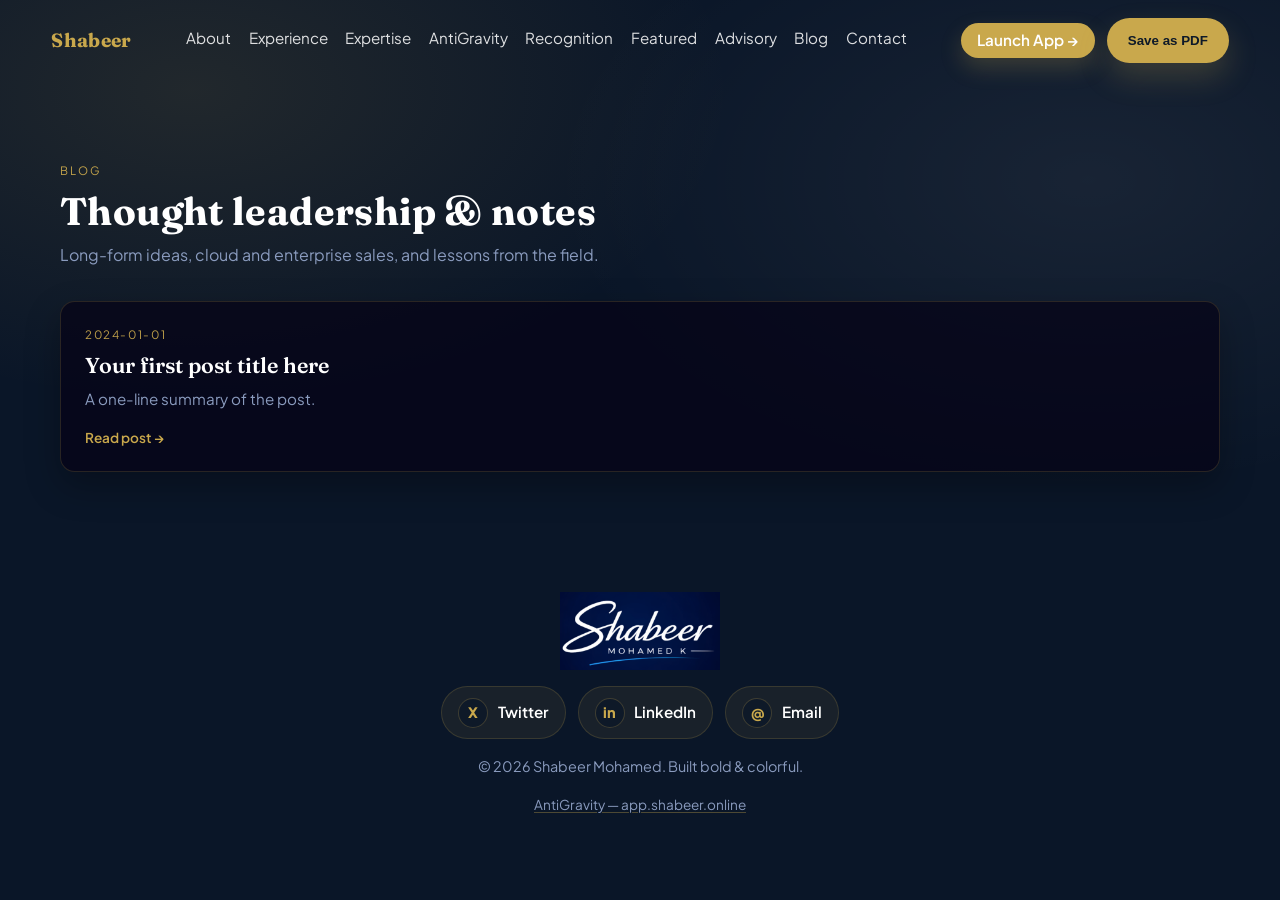
==== blog/index.html @ 0e904893 "feat: add blog listing, post viewer, manifest, and private AI studio - _posts/ Markdown + blog/posts" ====
<!DOCTYPE html>
<html lang="en">
  <head>
    <meta charset="UTF-8" />
    <meta name="viewport" content="width=device-width, initial-scale=1.0" />
    <title>Blog | Shabeer Mohamed</title>
    <link rel="canonical" href="https://www.shabeer.online/blog/" />
    <meta name="robots" content="index,follow" />
    <meta name="description" content="Thought leadership and notes from Shabeer Mohamed." />
    <meta name="theme-color" content="#0a1628" />
    <link rel="icon" href="../logo1.png" type="image/png" sizes="96x96" />
    <link rel="preconnect" href="https://fonts.googleapis.com" />
    <link rel="preconnect" href="https://fonts.gstatic.com" crossorigin />
    <link
      href="https://fonts.googleapis.com/css2?family=Fraunces:opsz,wght@9..144,500;9..144,600;9..144,700&family=Plus+Jakarta+Sans:wght@400;500;600&display=swap"
      rel="stylesheet"
    />
    <link rel="stylesheet" href="../styles.css" />
  </head>
  <body>
    <header class="site-header" data-header>
      <a class="wordmark" href="/">Shabeer</a>

      <nav class="main-nav" data-nav>
        <a href="/#about">About</a>
        <a href="/#experience">Experience</a>
        <a href="/#skills">Expertise</a>
        <a href="/#antigravity">AntiGravity</a>
        <a href="/#recommendations">Recognition</a>
        <a href="/#featured">Featured</a>
        <a href="/#projects">Advisory</a>
        <a href="/blog/">Blog</a>
        <a href="/#contact">Contact</a>
      </nav>

      <div class="header-actions">
        <a
          class="nav-launch-cta"
          href="https://app.shabeer.online"
          target="_blank"
          rel="noopener noreferrer"
        >
          Launch App →
        </a>
        <button
          id="download-pdf"
          class="btn btn-gold"
          type="button"
          title="Opens print — in Chrome choose Destination: Save as PDF"
        >
          Save as PDF
        </button>
        <button class="nav-toggle" aria-label="Open menu" data-nav-toggle>
          <span class="nav-toggle-bars" aria-hidden="true"></span>
        </button>
      </div>
    </header>

    <div class="nav-drawer" data-drawer aria-hidden="true">
      <div class="nav-drawer-inner">
        <button class="drawer-close" type="button" aria-label="Close menu" data-drawer-close>✕</button>
        <nav class="drawer-links" aria-label="Mobile navigation">
          <a href="/#about">About</a>
          <a href="/#experience">Experience</a>
          <a href="/#skills">Expertise</a>
          <a href="/#antigravity">AntiGravity</a>
          <a href="/#recommendations">Recognition</a>
          <a href="/#featured">Featured</a>
          <a href="/#projects">Advisory</a>
          <a href="/blog/">Blog</a>
          <a href="/#contact">Contact</a>
        </nav>
        <div class="drawer-cta">
          <button class="btn btn-gold" type="button" id="download-pdf-drawer" title="Print — Save as PDF in Chrome">
            Save as PDF
          </button>
          <a class="btn btn-ghost" href="https://www.linkedin.com/in/shabeermohamed/" target="_blank" rel="noreferrer">
            Connect on LinkedIn →
          </a>
        </div>
      </div>
    </div>

    <main class="blog-page-main">
      <section class="panel blog-list-panel">
        <header>
          <p class="eyebrow">Blog</p>
          <h2>Thought leadership &amp; notes</h2>
          <p class="section-subtitle">Long-form ideas, cloud and enterprise sales, and lessons from the field.</p>
        </header>
        <p class="blog-loading" id="blog-list-status">Loading posts…</p>
        <ul class="blog-post-list" id="blog-post-list" hidden></ul>
      </section>
    </main>

    <footer class="site-footer">
      <div class="footer-logo">
        <img src="../logo2.png" alt="Shabeer personal logo" loading="lazy" decoding="async" />
      </div>
      <div class="footer-badges" aria-label="Social and contact links">
        <a class="footer-badge" href="https://x.com/shabeermohamed" target="_blank" rel="noreferrer" aria-label="Twitter profile">
          <span class="footer-badge-icon" aria-hidden="true">X</span>
          <span class="footer-badge-text">Twitter</span>
        </a>
        <a class="footer-badge" href="https://www.linkedin.com/in/shabeermohamed/" target="_blank" rel="noreferrer" aria-label="LinkedIn profile">
          <span class="footer-badge-icon" aria-hidden="true">in</span>
          <span class="footer-badge-text">LinkedIn</span>
        </a>
        <a class="footer-badge" href="mailto:shabeer_mk@outlook.com" aria-label="Email Shabeer">
          <span class="footer-badge-icon" aria-hidden="true">@</span>
          <span class="footer-badge-text">Email</span>
        </a>
      </div>
      <p>© <span id="year"></span> Shabeer Mohamed. Built bold &amp; colorful.</p>
      <p class="footer-antigravity">
        <a href="https://app.shabeer.online" target="_blank" rel="noopener noreferrer">AntiGravity — app.shabeer.online</a>
      </p>
    </footer>

    <script src="./blog-shell.js" defer></script>
    <script>
      document.getElementById("download-pdf-drawer")?.addEventListener("click", () => {
        document.getElementById("download-pdf")?.click();
      });

      (async function () {
        const statusEl = document.getElementById("blog-list-status");
        const listEl = document.getElementById("blog-post-list");
        try {
          const res = await fetch("./posts-manifest.json", { cache: "no-store" });
          if (!res.ok) throw new Error("Manifest not found");
          const data = await res.json();
          const posts = Array.isArray(data.posts) ? data.posts : [];
          posts.sort((a, b) => String(b.date).localeCompare(String(a.date)));
          if (posts.length === 0) {
            statusEl.textContent = "No posts yet.";
            return;
          }
          statusEl.hidden = true;
          listEl.hidden = false;
          listEl.innerHTML = posts
            .map(
              (p) => `
            <li class="blog-post-card">
              <a class="blog-post-card-link" href="./post.html?slug=${encodeURIComponent(p.slug)}">
                <time class="blog-post-date" datetime="${p.date}">${p.date}</time>
                <h3 class="blog-post-title">${escapeHtml(p.title)}</h3>
                <p class="blog-post-excerpt">${escapeHtml(p.excerpt || "")}</p>
                <span class="blog-post-read">Read post →</span>
              </a>
            </li>`
            )
            .join("");
        } catch (e) {
          statusEl.textContent = "Could not load the post list. Try again later.";
        }
      })();

      function escapeHtml(s) {
        return String(s)
          .replace(/&/g, "&amp;")
          .replace(/</g, "&lt;")
          .replace(/>/g, "&gt;")
          .replace(/"/g, "&quot;");
      }
    </script>
  </body>
</html>
---- styles.css ----
:root {
  --color-navy: #0a1628;
  --color-gold: #c9a84c;
  --color-white: #ffffff;
  --color-light: #f4f4f4;
  --color-muted: #8a9bbe;
  --bg: var(--color-navy);
  --card: rgba(255, 255, 255, 0.04);
  --text: var(--color-white);
  --muted: var(--color-muted);
  --border: rgba(201, 168, 76, 0.18);
  --radius: 1.15rem;
  --shadow: 0 22px 55px rgba(0, 0, 0, 0.35);
  --shadow-soft: 0 14px 35px rgba(0, 0, 0, 0.28);
  --container: min(1160px, 92vw);
}

*,
*::before,
*::after {
  box-sizing: border-box;
}

body {
  margin: 0;
  font-family: "Plus Jakarta Sans", system-ui, -apple-system, sans-serif;
  background: radial-gradient(900px 520px at 15% 10%, rgba(201, 168, 76, 0.12), transparent 60%),
    radial-gradient(900px 520px at 85% 20%, rgba(255, 255, 255, 0.06), transparent 60%),
    var(--bg);
  color: var(--text);
  line-height: 1.6;
  min-height: 100vh;
}

img {
  max-width: 100%;
  display: block;
}

a {
  color: inherit;
  text-decoration: none;
}

h1, h2, h3, p, li {
  text-rendering: optimizeLegibility;
}

/* Reveal animations */
.reveal {
  /* Default to visible so sections never disappear if JS doesn't run */
  opacity: 1;
  transform: translateY(14px);
}

.js-ready .reveal {
  opacity: 1;
  transform: translateY(14px);
  transition: opacity 520ms ease, transform 520ms ease;
}

.js-ready .reveal.is-in {
  opacity: 1;
  transform: translateY(0);
}

h1,
h2,
h3 {
  font-family: "Fraunces", serif;
  line-height: 1.2;
  margin: 0 0 0.5rem;
}

h4 {
  font-family: "Plus Jakarta Sans", system-ui, -apple-system, sans-serif;
  margin: 0 0 0.5rem;
}

p {
  margin: 0 0 1rem;
}

.container {
  width: var(--container);
  margin: 0 auto;
}

.eyebrow {
  text-transform: uppercase;
  letter-spacing: 0.18em;
  font-size: 0.72rem;
  color: rgba(201, 168, 76, 0.95);
  margin-bottom: 0.5rem;
}

.site-header {
  position: sticky;
  top: 0;
  z-index: 20;
  display: flex;
  align-items: center;
  justify-content: space-between;
  padding: 1.1rem 4vw;
  background: transparent;
  transition: background 220ms ease, box-shadow 220ms ease, border-color 220ms ease;
  border-bottom: 1px solid transparent;
}

.site-header.is-solid {
  background: rgba(10, 22, 40, 0.92);
  backdrop-filter: blur(12px);
  box-shadow: 0 14px 35px rgba(0, 0, 0, 0.28);
  border-bottom-color: rgba(201, 168, 76, 0.12);
}

.wordmark {
  font-family: "Fraunces", serif;
  font-weight: 700;
  font-size: 1.2rem;
  letter-spacing: 0.02em;
  color: var(--color-gold);
  white-space: nowrap;
}

.main-nav {
  display: flex;
  gap: 1.1rem;
  font-size: 0.95rem;
  align-items: center;
}

.main-nav a {
  position: relative;
  padding-bottom: 0.25rem;
  color: rgba(255, 255, 255, 0.86);
}

.main-nav a::after {
  content: "";
  position: absolute;
  inset: auto 0 -0.35rem 0;
  height: 2px;
  background: transparent;
  transition: background 0.25s ease;
}

.main-nav a:hover::after,
.main-nav a.active::after {
  background: var(--color-gold);
}

.nav-toggle {
  display: none;
  background: none;
  border: none;
  color: var(--text);
  padding: 0.25rem 0.35rem;
}

.nav-toggle-bars {
  width: 24px;
  height: 16px;
  position: relative;
  display: inline-block;
}

.nav-toggle-bars::before,
.nav-toggle-bars::after,
.nav-toggle-bars span {
  content: "";
  position: absolute;
  left: 0;
  right: 0;
  height: 2px;
  background: rgba(255, 255, 255, 0.88);
  border-radius: 999px;
}

.nav-toggle-bars::before {
  top: 0;
}

.nav-toggle-bars::after {
  bottom: 0;
}

.nav-toggle-bars span {
  top: 50%;
  transform: translateY(-50%);
}

.header-actions {
  display: flex;
  align-items: center;
  gap: 0.75rem;
}

.nav-launch-cta {
  display: inline-flex;
  align-items: center;
  justify-content: center;
  flex-shrink: 0;
  white-space: nowrap;
  padding: 0.5rem 1rem;
  border-radius: 999px;
  font-size: 0.95rem;
  font-weight: 600;
  font-family: inherit;
  line-height: 1.2;
  background: var(--color-gold);
  color: var(--color-white);
  text-decoration: none;
  box-shadow: 0 10px 22px rgba(201, 168, 76, 0.22);
  transition: transform 180ms ease, box-shadow 180ms ease, opacity 180ms ease;
}

.nav-launch-cta:hover {
  transform: translateY(-2px);
  opacity: 0.95;
}

.nav-launch-cta:visited {
  color: var(--color-white);
}

.nav-drawer {
  position: fixed;
  inset: 0;
  background: rgba(10, 22, 40, 0.86);
  backdrop-filter: blur(10px);
  opacity: 0;
  pointer-events: none;
  transition: opacity 220ms ease;
  z-index: 50;
}

.nav-drawer.is-open {
  opacity: 1;
  pointer-events: auto;
}

.nav-drawer-inner {
  position: absolute;
  inset: 0;
  padding: 1.25rem 6vw;
  display: grid;
  align-content: start;
  gap: 1.25rem;
}

.drawer-close {
  justify-self: end;
  background: transparent;
  border: 1px solid rgba(201, 168, 76, 0.25);
  color: var(--text);
  border-radius: 0.9rem;
  padding: 0.5rem 0.7rem;
  cursor: pointer;
}

.drawer-links {
  display: grid;
  gap: 0.9rem;
  margin-top: 0.5rem;
}

.drawer-links a {
  font-family: "Fraunces", serif;
  font-size: 1.5rem;
  color: rgba(255, 255, 255, 0.92);
}

.drawer-cta {
  margin-top: 0.75rem;
  display: grid;
  gap: 0.75rem;
}

main {
  padding: 0;
  display: flex;
  flex-direction: column;
  gap: 0;
}

/* Sections */
.panel {
  width: var(--container);
  margin: 0 auto;
  padding: 5rem 0;
}

.panel > header {
  margin-bottom: 2rem;
}

.panel h2 {
  font-size: clamp(1.8rem, 3vw, 2.6rem);
  letter-spacing: 0.01em;
}

.panel .section-subtitle {
  margin: 0;
  max-width: 62ch;
  color: var(--muted);
  font-size: 1rem;
  line-height: 1.65;
  font-family: "Plus Jakarta Sans", system-ui, -apple-system, sans-serif;
}

/* Premium cards (hover lift + gold reveal) */
.section-card,
.timeline article,
.duo article,
.skill-card,
.ag-card,
.highlight-grid article,
.projects .project-card,
form {
  background: rgba(255, 255, 255, 0.04);
  border: 1px solid rgba(201, 168, 76, 0.18);
  border-radius: var(--radius);
  box-shadow: var(--shadow-soft);
}

.timeline article,
.duo article,
.skill-card,
.ag-card,
.highlight-grid article,
.projects .project-card {
  position: relative;
  overflow: hidden;
  transition: transform 200ms ease, box-shadow 200ms ease, border-color 200ms ease;
}

.timeline article::before,
.duo article::before,
.skill-card::before,
.ag-card::before,
.highlight-grid article::before,
.projects .project-card::before {
  content: "";
  position: absolute;
  left: 0;
  right: 0;
  top: 0;
  height: 3px;
  background: linear-gradient(90deg, transparent, rgba(201, 168, 76, 0.95), transparent);
  transform: translateY(-4px);
  opacity: 0;
  transition: transform 200ms ease, opacity 200ms ease;
}

.timeline article:hover,
.duo article:hover,
.skill-card:hover,
.ag-card:hover,
.highlight-grid article:hover,
.projects .project-card:hover {
  transform: translateY(-4px);
  border-color: rgba(201, 168, 76, 0.35);
  box-shadow: 0 18px 55px rgba(0, 0, 0, 0.35);
}

.timeline article:hover::before,
.duo article:hover::before,
.skill-card:hover::before,
.ag-card:hover::before,
.highlight-grid article:hover::before,
.projects .project-card:hover::before {
  transform: translateY(0);
  opacity: 1;
}

.hero-premium {
  position: relative;
  min-height: 100vh;
  display: grid;
  align-content: center;
  padding: 7.5rem 0 0;
  /* Professional wallpaper-style background (softened by gradient overlay) */
  background:
    linear-gradient(135deg, rgba(10, 22, 40, 0.95), rgba(10, 22, 40, 0.72)),
    url(banner6.jpeg);
  background-size: cover;
  background-position: center;
  overflow: hidden;
}

.hero-bg {
  position: absolute;
  inset: 0;
  pointer-events: none;
}

.hero-gridlines {
  position: absolute;
  inset: -40% -40%;
  z-index: 1;
  background:
    linear-gradient(to right, rgba(201, 168, 76, 0.08) 1px, transparent 1px),
    linear-gradient(to bottom, rgba(201, 168, 76, 0.08) 1px, transparent 1px);
  background-size: 70px 70px;
  transform: rotate(12deg);
  animation: drift 18s linear infinite;
  opacity: 0.55;
}

@keyframes drift {
  0% { transform: rotate(12deg) translate3d(0, 0, 0); }
  100% { transform: rotate(12deg) translate3d(-70px, 70px, 0); }
}

.hero-layout {
  display: grid;
  grid-template-columns: 1.3fr 0.9fr;
  gap: 3rem;
  align-items: center;
  padding: 0 0 3.5rem;
  width: var(--container);
  margin: 0 auto;
  position: relative;
  z-index: 2;
}

.hero-eyebrow {
  text-transform: uppercase;
  letter-spacing: 0.18em;
  font-size: 0.78rem;
  color: rgba(201, 168, 76, 0.95);
  margin: 0 0 0.9rem;
}

.hero-title {
  font-size: clamp(2.35rem, 4.4vw, 3.9rem);
  letter-spacing: 0.01em;
  margin-bottom: 1rem;
}

.hero-subheadline {
  color: rgba(255, 255, 255, 0.78);
  font-size: 1.15rem;
  margin-bottom: 0.85rem;
}

.hero-body {
  color: rgba(255, 255, 255, 0.72);
  max-width: 62ch;
  margin-bottom: 1.6rem;
}

.hero-ctas-premium {
  display: flex;
  flex-wrap: wrap;
  gap: 0.9rem;
}

.btn {
  border: 1px solid transparent;
  border-radius: 999px;
  padding: 0.9rem 1.25rem;
  font-weight: 600;
  cursor: pointer;
  transition: transform 180ms ease, box-shadow 180ms ease, background 180ms ease, border-color 180ms ease;
  display: inline-flex;
  align-items: center;
  justify-content: center;
  gap: 0.5rem;
}

.btn:hover {
  transform: translateY(-2px);
}

.btn-gold {
  background: var(--color-gold);
  color: rgba(10, 22, 40, 0.98);
  box-shadow: 0 14px 30px rgba(201, 168, 76, 0.22);
}

.btn-ghost {
  background: transparent;
  color: rgba(255, 255, 255, 0.92);
  border-color: rgba(201, 168, 76, 0.5);
}

.icon-circle {
  width: 1.85rem;
  height: 1.85rem;
  border-radius: 999px;
  display: inline-flex;
  align-items: center;
  justify-content: center;
  font-size: 0.9rem;
  font-weight: 600;
}

.icon-email {
  background: rgba(10, 22, 40, 0.96);
  color: var(--color-gold);
}

.icon-linkedin {
  background: #0a66c2;
  color: #ffffff;
  letter-spacing: 0.02em;
}

.profile-wrap {
  position: relative;
  width: min(380px, 80vw);
  margin-left: auto;
}

.profile-photo {
  width: 100%;
  aspect-ratio: 1;
  border-radius: 999px;
  border: 3px solid rgba(201, 168, 76, 0.7);
  box-shadow: 0 0 0 10px rgba(201, 168, 76, 0.08), 0 25px 60px rgba(0, 0, 0, 0.45);
  height: auto;
  object-fit: cover;
}

.profile-badge {
  position: absolute;
  right: -10px;
  bottom: 22px;
  background: rgba(10, 22, 40, 0.92);
  border: 1px solid rgba(201, 168, 76, 0.35);
  color: rgba(255, 255, 255, 0.92);
  padding: 0.55rem 0.75rem;
  border-radius: 999px;
  box-shadow: 0 14px 35px rgba(0, 0, 0, 0.32);
  font-size: 0.9rem;
  white-space: nowrap;
}

/* Mobile-first hero adjustments to prevent right-edge clipping */
@media (max-width: 768px) {
  .hero-premium {
    overflow-x: visible;
  }

  .hero-layout {
    grid-template-columns: 1fr;
    gap: 1.75rem;
    padding: 0 0 2.75rem;
  }

  .profile-wrap {
    margin-left: 0;
    margin-right: 0;
    width: min(320px, 86vw);
    margin-inline: auto;
  }

  .profile-badge {
    right: auto;
    left: 50%;
    transform: translateX(-50%);
    bottom: 18px;
    max-width: 90%;
    white-space: normal;
    text-align: center;
  }
}

.hero-stats {
  border-top: 1px solid rgba(201, 168, 76, 0.18);
  background: rgba(10, 22, 40, 0.92);
  position: relative;
  z-index: 2;
}

.stats-row {
  width: var(--container);
  margin: 0 auto;
  display: grid;
  grid-template-columns: repeat(4, minmax(0, 1fr));
  gap: 1.25rem;
  padding: 1.25rem 0;
}

.stat {
  text-align: center;
}

.stat-value {
  font-family: "Fraunces", serif;
  font-size: clamp(1.8rem, 3vw, 2.6rem);
  color: var(--color-gold);
  letter-spacing: 0.02em;
}

.stat-label {
  color: rgba(255, 255, 255, 0.72);
  text-transform: uppercase;
  letter-spacing: 0.14em;
  font-size: 0.68rem;
  margin-top: 0.25rem;
}

.timeline article {
  padding: 1.5rem;
  border-radius: calc(var(--radius) * 0.8);
  background: rgba(5, 1, 20, 0.55);
  border: 1px solid var(--border);
}

.meta {
  color: var(--muted);
  font-size: 0.9rem;
  margin-bottom: 0.75rem;
}

.meta.meta-company {
  display: flex;
  align-items: center;
  gap: 0.65rem;
  flex-wrap: wrap;
}

.company-logo {
  height: 30px;
  width: auto;
  max-width: 170px;
  object-fit: contain;
  display: inline-block;
  background: rgba(255, 255, 255, 0.96);
  padding: 4px 8px;
  border-radius: 12px;
  box-shadow: 0 10px 22px rgba(0, 0, 0, 0.22);
}

@media (max-width: 600px) {
  .company-logo {
    height: 28px;
    max-width: 160px;
    padding: 4px 8px;
  }
}

.timeline ul {
  padding-left: 1rem;
  margin: 0;
}

.timeline li {
  margin-bottom: 0.35rem;
}

.duo .cards {
  display: grid;
  grid-template-columns: repeat(auto-fit, minmax(240px, 1fr));
  gap: 1.25rem;
}

.duo article {
  background: rgba(5, 1, 20, 0.6);
  padding: 1.5rem;
  border-radius: calc(var(--radius) * 0.8);
  border: 1px solid var(--border);
}

.about-wrapper {
  display: grid;
  grid-template-columns: repeat(auto-fit, minmax(280px, 1fr));
  gap: 2.5rem;
  align-items: center;
}

.about-wrapper {
  display: block;
}

.about-media {
  position: relative;
  display: flex;
  align-items: center;
  justify-content: center;
  justify-self: center;
  margin: 2rem auto 3rem;
}

.about-media img {
  width: 100%;
  max-width: 800px;
  height: auto;
  border-radius: calc(var(--radius) * 1.1);
  border: 3px solid transparent;
  background: linear-gradient(var(--card), var(--card)) padding-box,
    linear-gradient(135deg, var(--accent), var(--accent-alt)) border-box;
  box-shadow: 0 25px 50px rgba(5, 1, 20, 0.4);
  object-fit: contain;
  display: block;
}

.about-content p {
  margin-bottom: 1rem;
}

.about-list {
  margin: 0 0 1rem 1rem;
  padding-left: 1rem;
  color: var(--text);
  line-height: 1.5;
}

.pill-list {
  display: flex;
  flex-wrap: wrap;
  gap: 0.75rem;
  list-style: none;
  padding: 0;
  margin: 0;
}

.pill-list li {
  padding: 0.65rem 1.25rem;
  border-radius: 999px;
  border: 1px solid var(--accent-alt);
  background: rgba(54, 197, 240, 0.15);
}

.skill-grid {
  display: grid;
  grid-template-columns: repeat(auto-fit, minmax(220px, 1fr));
  gap: 1.25rem;
}

.skill-card {
  padding: 1.5rem;
  border-radius: calc(var(--radius) * 0.7);
  border: 1px solid var(--border);
  background: linear-gradient(145deg, rgba(255, 77, 166, 0.1), rgba(5, 1, 20, 0.7));
  transition: transform 0.2s ease, border-color 0.2s ease;
}

.skill-card:hover {
  transform: translateY(-4px);
  border-color: var(--accent);
}

/* Mirrors .skill-card: padding, border-radius, border, background, hover lift */
.ag-card {
  padding: 1.5rem;
  border-radius: calc(var(--radius) * 0.7);
  border: 1px solid var(--border);
  background: linear-gradient(145deg, rgba(255, 77, 166, 0.1), rgba(5, 1, 20, 0.7));
  display: flex;
  flex-direction: column;
  gap: 0.75rem;
  transition: transform 0.2s ease, border-color 0.2s ease;
}

.ag-card:hover {
  transform: translateY(-4px);
  border-color: rgba(201, 168, 76, 0.55);
}

.ag-card h3 {
  font-size: 1.1rem;
  font-weight: 600;
  margin: 0;
}

.ag-card p {
  font-size: 0.9rem;
  line-height: 1.6;
  color: var(--muted);
  margin: 0;
  flex: 1;
}

.ag-card-icon {
  font-size: 1.75rem;
  line-height: 1;
}

/* =============================================
   ANTIGRAVITY SECTION
   Added April 2026 — new product section
   ============================================= */

.ag-cards-grid {
  display: grid;
  grid-template-columns: repeat(3, minmax(0, 1fr));
  gap: 1.25rem;
  margin: 2.5rem 0;
}

.ag-status-badge {
  display: inline-block;
  font-size: 0.7rem;
  font-weight: 600;
  letter-spacing: 0.05em;
  text-transform: uppercase;
  padding: 0.25rem 0.6rem;
  border-radius: 999px;
  background: var(--color-gold);
  color: var(--color-white);
  width: fit-content;
}

.ag-status-badge.ag-status-soon {
  background: transparent;
  border: 1px solid var(--border);
  color: var(--muted);
}

.ag-stats-row {
  display: grid;
  grid-template-columns: repeat(4, minmax(0, 1fr));
  gap: 1.25rem;
  margin: 2.5rem 0;
  padding: 2rem 1.25rem;
  border-radius: calc(var(--radius) * 0.7);
  background: rgba(5, 1, 20, 0.65);
  border: 1px solid var(--border);
  box-shadow: var(--shadow-soft);
}

.ag-stat {
  text-align: center;
  display: flex;
  flex-direction: column;
  gap: 0.35rem;
}

.ag-stat-number {
  font-family: "Fraunces", serif;
  font-size: clamp(1.6rem, 2.8vw, 2.15rem);
  font-weight: 700;
  color: var(--color-gold);
  line-height: 1;
  letter-spacing: 0.02em;
}

.ag-stat-label {
  font-size: 0.68rem;
  color: rgba(255, 255, 255, 0.72);
  text-transform: uppercase;
  letter-spacing: 0.12em;
  line-height: 1.35;
}

.ag-cta-block {
  text-align: center;
  margin-top: 2.5rem;
  display: flex;
  flex-direction: column;
  align-items: center;
  gap: 0.75rem;
}

.ag-cta-primary {
  display: inline-block;
  padding: 0.875rem 2rem;
  border-radius: 999px;
  background: var(--color-gold);
  color: var(--color-white);
  font-weight: 600;
  font-size: 1rem;
  font-family: inherit;
  text-decoration: none;
  box-shadow: 0 14px 30px rgba(201, 168, 76, 0.22);
  transition: opacity 0.2s ease, transform 0.2s ease, box-shadow 0.2s ease;
}

.ag-cta-primary:hover {
  opacity: 0.92;
  transform: translateY(-2px);
}

.ag-cta-primary:visited {
  color: var(--color-white);
}

.ag-cta-subtext {
  font-size: 0.8rem;
  color: var(--muted);
  margin: 0;
}

@media (max-width: 768px) {
  .ag-cards-grid {
    grid-template-columns: 1fr;
  }

  .ag-stats-row {
    grid-template-columns: repeat(2, minmax(0, 1fr));
  }
}

.highlight-grid {
  display: grid;
  grid-template-columns: repeat(auto-fit, minmax(220px, 1fr));
  gap: 1rem;
}

.highlight-grid article {
  padding: 1.25rem;
  border-radius: calc(var(--radius) * 0.7);
  border: 1px solid var(--border);
  background: rgba(5, 1, 20, 0.65);
}

.projects .project-card {
  display: flex;
  flex-direction: column;
  gap: 0.5rem;
  border: 1px solid var(--border);
  border-radius: calc(var(--radius) * 0.8);
  padding: 2rem;
  background: rgba(5, 1, 20, 0.7);
}

.projects .project-card::after {
  content: "";
  display: block;
  clear: both;
}

.project-thumb {
  float: right;
  width: min(70%, 420px);
  border-radius: calc(var(--radius) * 0.6);
  border: 2px solid transparent;
  background: linear-gradient(var(--card), var(--card)) padding-box,
    linear-gradient(135deg, var(--accent), var(--accent-alt)) border-box;
  margin-left: 1.25rem;
  margin-bottom: 0.75rem;
  box-shadow: 0 15px 35px rgba(5, 1, 20, 0.5);
}

.project-images {
  display: flex;
  flex-wrap: wrap;
  gap: 1rem;
  margin: 1.5rem 0 1.75rem;
}

.project-images .project-image {
  flex: 1 1 0;
  min-width: 0;
  max-width: 48%;
  width: 100%;
  height: auto;
  border-radius: calc(var(--radius) * 0.6);
  border: 2px solid transparent;
  background: linear-gradient(var(--card), var(--card)) padding-box,
    linear-gradient(135deg, var(--accent), var(--accent-alt)) border-box;
  box-shadow: 0 15px 35px rgba(5, 1, 20, 0.5);
  display: block;
  object-fit: contain;
}

/* Advisory collage (board roles) */
.advisory-collage-wrap {
  margin: 1rem auto 1.25rem;
  width: 100%;
  display: block;
  padding: 0 0.25rem;
}

.advisory-collage {
  width: 100%;
  max-width: 440px;
  height: auto;
  display: block;
  margin: 0 auto;
  border-radius: calc(var(--radius) * 0.95);
  border: 3px solid transparent;
  background: linear-gradient(var(--card), var(--card)) padding-box,
    linear-gradient(135deg, var(--color-gold), rgba(201, 168, 76, 0.35)) border-box;
  box-shadow: var(--shadow-soft);
  object-fit: contain;
}

@media (min-width: 1025px) {
  .advisory-collage-wrap {
    float: right;
    width: min(42%, 460px);
    margin: 0 0 1rem 2rem;
  }

  .advisory-collage {
    max-width: none;
  }
}

@media (max-width: 900px) {
  .project-images {
    flex-direction: column;
    align-items: center;
    justify-content: center;
  }

  .project-images .project-image {
    max-width: 100%;
  }
}

.projects .tag {
  align-self: flex-start;
  padding: 0.4rem 0.9rem;
  border-radius: 999px;
  background: rgba(255, 179, 71, 0.2);
  border: 1px solid var(--accent-warm);
  font-size: 0.8rem;
  text-transform: uppercase;
  letter-spacing: 0.08em;
}

.projects .project-card a {
  color: var(--color-gold);
  text-decoration: underline;
  text-decoration-color: rgba(201, 168, 76, 0.5);
  text-underline-offset: 0.16em;
  transition: color 0.25s ease, text-decoration-color 0.25s ease;
}

.projects .project-card a:visited {
  color: #a889ff; /* blue/purple after visit */
}

.projects .project-card a:hover {
  color: var(--color-white);
  text-decoration-color: var(--color-gold);
}

/* Featured article links */
.article-list {
  list-style: disc;
  padding-left: 1.35rem;
  margin: 0;
  display: grid;
  gap: 0.65rem;
}

.article-list li {
  margin: 0;
}

.article-link {
  color: var(--color-gold);
  text-decoration: underline;
  text-decoration-color: rgba(201, 168, 76, 0.5);
  text-underline-offset: 0.16em;
  transition: color 0.25s ease, text-decoration-color 0.25s ease;
}

.article-link:visited {
  color: #a889ff; /* blue/purple after visit */
}

.article-link:hover {
  color: var(--color-white);
  text-decoration-color: var(--color-gold);
}

/* Ensure nav links don't inherit visited color */
.main-nav a:visited,
.drawer-links a:visited {
  color: rgba(255, 255, 255, 0.86);
}

.project-banner {
  width: 100%;
  overflow: hidden;
}

.project-banner img {
  display: block;
  width: 100%;
  height: auto;
}

.skills-image {
  width: 100%;
  overflow: hidden;
}

.skills-image img {
  display: block;
  width: 100%;
  height: auto;
}

.contact-grid {
  display: grid;
  grid-template-columns: repeat(auto-fit, minmax(280px, 1fr));
  gap: 2rem;
  align-items: start;
}

.contact-image-wrapper {
  position: relative;
  margin-top: 2rem;
  display: flex;
  justify-content: center;
  align-items: center;
}

.contact-image-wrapper a {
  display: inline-block;
  transition: transform 0.2s ease, opacity 0.2s ease;
}

.contact-image-wrapper a:hover {
  transform: translateY(-2px);
  opacity: 0.9;
}

.contact-image {
  width: 100%;
  max-width: 600px;
  height: auto;
  border-radius: calc(var(--radius) * 0.8);
  border: 1px solid var(--border);
  box-shadow: 0 15px 35px rgba(5, 1, 20, 0.5);
  display: block;
  cursor: pointer;
}

.cta-buttons {
  display: flex;
  flex-direction: column;
  gap: 1rem;
}

form {
  display: flex;
  flex-direction: column;
  gap: 1rem;
  padding: 2rem;
  background: rgba(5, 1, 20, 0.6);
  border-radius: calc(var(--radius) * 0.9);
  border: 1px solid var(--border);
}

label {
  display: flex;
  flex-direction: column;
  gap: 0.35rem;
  font-weight: 600;
}

input,
textarea {
  background: rgba(12, 5, 30, 0.9);
  border: 1px solid transparent;
  border-radius: 0.75rem;
  padding: 0.85rem 1rem;
  color: var(--text);
  font-size: 1rem;
  font-family: inherit;
}

input:focus,
textarea:focus {
  outline: none;
  border-color: var(--accent);
  box-shadow: 0 0 0 2px rgba(255, 77, 166, 0.25);
}

.form-status {
  min-height: 1.5rem;
  font-size: 0.95rem;
  margin: 0;
}

.site-footer {
  text-align: center;
  padding: 2.5rem 1rem 3rem;
  color: var(--muted);
  font-size: 0.9rem;
}

.footer-logo {
  display: flex;
  justify-content: center;
  margin-bottom: 1rem;
}

.footer-logo img {
  max-width: 160px; /* doubled size for footer logo */
  height: auto;
  display: block;
}

.footer-badges {
  display: flex;
  align-items: center;
  justify-content: center;
  gap: 0.75rem;
  flex-wrap: wrap;
  margin-bottom: 1rem;
}

.footer-badge {
  display: inline-flex;
  align-items: center;
  gap: 0.6rem;
  padding: 0.65rem 1rem;
  border-radius: 999px;
  border: 1px solid var(--border);
  background: rgba(201, 168, 76, 0.08);
  color: var(--text);
  text-decoration: none;
  font-weight: 600;
  transition: transform 0.15s ease, background 0.15s ease, border-color 0.15s ease;
}

.footer-badge:hover {
  transform: translateY(-2px);
  background: rgba(201, 168, 76, 0.14);
  border-color: rgba(201, 168, 76, 0.55);
}

.footer-badge-icon {
  width: 30px;
  height: 30px;
  display: inline-flex;
  align-items: center;
  justify-content: center;
  border-radius: 999px;
  background: rgba(10, 22, 40, 0.65);
  border: 1px solid rgba(201, 168, 76, 0.25);
  color: var(--color-gold);
  font-weight: 800;
}

.footer-badge-text {
  font-size: 0.95rem;
}

@media (max-width: 600px) {
  .footer-badges {
    gap: 0.55rem;
    margin-bottom: 0.9rem;
  }

  .footer-badge {
    padding: 0.55rem 0.8rem;
  }

  .footer-badge-icon {
    width: 26px;
    height: 26px;
  }

  .footer-badge-text {
    font-size: 0.9rem;
  }
}

.site-footer .btn {
  font-size: 1rem;
  padding: 1rem 2rem;
  box-shadow: 0 10px 25px rgba(255, 77, 166, 0.25);
}

.site-footer .btn:disabled {
  opacity: 0.7;
  cursor: not-allowed;
  transform: none;
}

.site-footer .btn:disabled:hover {
  transform: none;
}

.footer-antigravity {
  margin: 0.85rem 0 0;
  font-size: 0.85rem;
}

.footer-antigravity a {
  color: var(--muted);
  text-decoration: underline;
  text-decoration-color: rgba(201, 168, 76, 0.35);
  text-underline-offset: 0.15em;
}

.footer-antigravity a:hover {
  color: var(--text);
  text-decoration-color: var(--color-gold);
}

.footer-antigravity a:visited {
  color: var(--muted);
}

@media (max-width: 900px) {
  .main-nav {
    position: fixed;
    inset: 0 0 auto;
    top: 64px;
    flex-direction: column;
    padding: 1rem 6vw 2rem;
    background: rgba(5, 1, 20, 0.95);
    transform: translateY(-120%);
    transition: transform 0.3s ease;
  }

  .main-nav.open {
    transform: translateY(0);
  }

  .nav-toggle {
    display: block;
  }
}

/* Laptop/Desktop specific styles */
@media (min-width: 1025px) {
  .about-wrapper {
    position: relative;
  }

  /* Only apply float to about-media within about-wrapper (About section) */
  .about-wrapper .about-media {
    float: right;
    margin: 0 0 1.5rem 2rem;
    max-width: 536px; /* Reduced by 33% from 800px */
    width: auto;
    display: block;
    shape-outside: margin-box; /* Better text wrapping around image */
  }

  .about-wrapper .about-media img {
    max-width: 100%;
    width: 536px;
    height: auto;
  }

  .about-content {
    margin-right: 0;
    overflow: visible; /* Allow text to wrap around floated image */
  }

  .about-content p {
    text-align: justify; /* Better text distribution */
  }

  .highlights-intro {
    margin-top: 1.5rem !important; /* Add spacing before Highlights include */
    margin-bottom: 0.5rem !important;
  }

  /* Ensure featured section image stays centered */
  #featured .about-media {
    float: none !important;
    display: flex !important;
    justify-content: center !important;
    align-items: center !important;
    margin: 2rem auto 3rem !important;
    max-width: 100% !important;
    width: 100% !important;
  }

  #featured .about-media img {
    max-width: 800px !important;
    width: 100% !important;
  }
}

@media (max-width: 1024px) {
  .project-banner {
    margin: 1.25rem auto 1.75rem !important;
  }

  .project-banner img {
    max-width: 100% !important;
    border-radius: calc(var(--radius) * 0.9) !important;
  }

  .skills-image {
    margin: 1.25rem auto 1.75rem !important;
  }

  .skills-image img {
    max-width: 100% !important;
    border-radius: calc(var(--radius) * 0.9) !important;
  }

  .hero-ctas {
    gap: 0.875rem;
  }

  .hero-ctas .btn {
    padding: 0.75rem 1.4rem;
    font-size: 0.95rem;
  }

  .slideshow-container {
    padding-bottom: 37.5%; /* Reduced by 25% from 50% for iPad */
  }

  .slide img {
    width: 100% !important;
    object-fit: cover !important; /* Fill the banner width on iPad */
  }

  .slideshow-prev,
  .slideshow-next {
    padding: 0.75rem 1rem;
    font-size: 1.2rem;
  }

  .slideshow-dots {
    bottom: 1rem;
  }

  .dot {
    width: 10px;
    height: 10px;
  }
}

@media (max-width: 600px) {
  .site-header {
    padding: 0.6rem 5vw; /* reduce header height for small/mobile views */
  }

  .header-actions {
    flex-wrap: wrap;
    justify-content: flex-end;
    row-gap: 0.5rem;
  }

  .nav-launch-cta {
    font-size: 0.85rem;
    padding: 0.45rem 0.85rem;
  }

  .hero {
    padding: 2.5rem 1.5rem;
  }

  .hero-banner-slideshow {
    margin-bottom: 1.5rem;
    max-width: 240px; /* Match hero-photo width on mobile */
  }

  .slideshow-container {
    padding-bottom: 60%; /* Original height for mobile */
  }

  .slide img {
    width: 100% !important;
    object-fit: cover !important; /* Fill the banner width on mobile */
  }

  .slideshow-prev,
  .slideshow-next {
    padding: 0.5rem 0.75rem;
    font-size: 1rem;
  }

  .slideshow-prev {
    left: 0.5rem;
  }

  .slideshow-next {
    right: 0.5rem;
  }

  .slideshow-dots {
    bottom: 0.75rem;
    gap: 0.4rem;
  }

  .dot {
    width: 8px;
    height: 8px;
  }

  .hero-photo img {
    max-width: 319px; /* 290px + 10% */
  }

  .hero-ctas {
    flex-direction: column;
    width: 100%;
  }

  .hero-ctas .btn {
    width: 100%;
    justify-content: center;
  }

  .panel {
    padding: 2rem;
  }

  /* Reduce side margins for readability on mobile */
  #skills.panel,
  #antigravity.panel,
  #recommendations.panel,
  #projects.panel,
  #experience.panel {
    padding-left: 1.25rem !important;
    padding-right: 1.25rem !important;
  }

  #skills.panel,
  #antigravity.panel,
  #recommendations.panel,
  #projects.panel,
  #experience.panel {
    max-width: 100%;
  }

  .project-banner {
    margin: 1rem auto 1.5rem !important;
  }

  .project-banner img {
    max-width: 100% !important;
    border-radius: calc(var(--radius) * 0.8) !important;
    border-width: 2px !important;
  }

  .skills-image {
    margin: 1rem auto 1.5rem !important;
  }

  .skills-image img {
    max-width: 100% !important;
    border-radius: calc(var(--radius) * 0.8) !important;
    border-width: 2px !important;
  }

  .projects .project-card {
    padding: 1.5rem;
  }
}

/* ----- Blog (listing + post) ----- */
.blog-page-main {
  flex: 1;
}

.blog-list-panel .blog-post-list {
  list-style: none;
  margin: 0;
  padding: 0;
  display: grid;
  gap: 1.25rem;
}

.blog-post-card {
  margin: 0;
  border-radius: calc(var(--radius) * 0.8);
  border: 1px solid var(--border);
  background: rgba(5, 1, 20, 0.65);
  box-shadow: var(--shadow-soft);
  transition: transform 200ms ease, border-color 200ms ease, box-shadow 200ms ease;
}

.blog-post-card:hover {
  transform: translateY(-3px);
  border-color: rgba(201, 168, 76, 0.35);
  box-shadow: 0 18px 55px rgba(0, 0, 0, 0.35);
}

.blog-post-card-link {
  display: block;
  padding: 1.5rem 1.5rem 1.35rem;
  color: inherit;
  text-decoration: none;
}

.blog-post-date {
  display: block;
  font-size: 0.72rem;
  text-transform: uppercase;
  letter-spacing: 0.14em;
  color: rgba(201, 168, 76, 0.95);
  margin-bottom: 0.5rem;
}

.blog-post-title {
  font-family: "Fraunces", serif;
  font-size: 1.35rem;
  font-weight: 600;
  margin: 0 0 0.5rem;
  line-height: 1.25;
}

.blog-post-excerpt {
  margin: 0;
  color: var(--muted);
  font-size: 0.95rem;
  line-height: 1.55;
}

.blog-post-read {
  display: inline-block;
  margin-top: 1rem;
  font-size: 0.85rem;
  font-weight: 600;
  color: var(--color-gold);
}

.blog-loading {
  color: var(--muted);
  margin: 0;
}

.blog-back {
  margin: 0 0 1.25rem;
}

.blog-back a {
  color: var(--color-gold);
  font-weight: 600;
  font-size: 0.95rem;
}

.blog-article-panel #post-title {
  font-size: clamp(1.85rem, 3.2vw, 2.75rem);
  margin-bottom: 0.35rem;
}

.blog-post-date--hero {
  font-size: 0.8rem;
  margin-bottom: 0;
}

.markdown-body {
  max-width: 68ch;
  margin-top: 2rem;
  font-size: 1.02rem;
  line-height: 1.7;
  color: rgba(255, 255, 255, 0.88);
}

.markdown-body h2,
.markdown-body h3 {
  font-family: "Fraunces", serif;
  margin: 2rem 0 0.65rem;
  color: var(--text);
}

.markdown-body h2 {
  font-size: 1.45rem;
}

.markdown-body h3 {
  font-size: 1.15rem;
}

.markdown-body p {
  margin: 0 0 1rem;
}

.markdown-body ul,
.markdown-body ol {
  margin: 0 0 1rem 1.25rem;
  padding: 0;
}

.markdown-body li {
  margin-bottom: 0.35rem;
}

.markdown-body a {
  color: var(--color-gold);
  text-decoration: underline;
  text-underline-offset: 0.15em;
}

.markdown-body code {
  font-size: 0.9em;
  background: rgba(255, 255, 255, 0.06);
  padding: 0.12em 0.35em;
  border-radius: 0.35rem;
}

.markdown-body pre {
  background: rgba(5, 1, 20, 0.85);
  border: 1px solid var(--border);
  border-radius: calc(var(--radius) * 0.55);
  padding: 1rem 1.1rem;
  overflow-x: auto;
  margin: 0 0 1.25rem;
}

.markdown-body blockquote {
  margin: 0 0 1rem;
  padding-left: 1rem;
  border-left: 3px solid rgba(201, 168, 76, 0.45);
  color: var(--muted);
}

/* ----- Blog Studio (private) ----- */
.studio-body .studio-main {
  padding-bottom: 4rem;
}

.studio-wrap .studio-card {
  margin-top: 1.5rem;
  padding: 2rem 1.75rem;
  border-radius: calc(var(--radius) * 0.85);
  border: 1px solid rgba(255, 255, 255, 0.08);
  background: #141820;
  box-shadow: var(--shadow-soft);
}

.studio-label {
  display: block;
  font-size: 0.68rem;
  font-weight: 600;
  letter-spacing: 0.16em;
  text-transform: uppercase;
  color: rgba(255, 255, 255, 0.55);
  margin: 1.25rem 0 0.45rem;
}

.studio-label:first-of-type,
.studio-card > .studio-label:first-child {
  margin-top: 0;
}

.studio-label--small {
  margin-top: 0.75rem;
  font-size: 0.62rem;
}

.studio-input,
.studio-textarea {
  width: 100%;
  font-family: inherit;
  font-size: 0.95rem;
  color: var(--text);
  background: #0f1218;
  border: 1px solid rgba(255, 255, 255, 0.1);
  border-radius: 0.55rem;
  padding: 0.75rem 0.9rem;
}

.studio-textarea {
  resize: vertical;
  min-height: 10rem;
  line-height: 1.55;
}

.studio-input::placeholder,
.studio-textarea::placeholder {
  color: rgba(255, 255, 255, 0.38);
}

.studio-input-row {
  display: flex;
  gap: 0.5rem;
  align-items: stretch;
}

.studio-input--grow {
  flex: 1;
  min-width: 0;
}

.studio-inline-btn {
  flex-shrink: 0;
  padding: 0 1rem;
  border-radius: 0.55rem;
  border: 1px solid rgba(255, 255, 255, 0.18);
  background: rgba(255, 255, 255, 0.06);
  color: var(--text);
  font-weight: 600;
  font-size: 0.85rem;
  cursor: pointer;
  transition: background 0.15s ease, border-color 0.15s ease;
}

.studio-inline-btn:hover {
  background: rgba(255, 255, 255, 0.1);
  border-color: rgba(201, 168, 76, 0.35);
}

.studio-chip-row {
  display: flex;
  flex-wrap: wrap;
  gap: 0.45rem;
  margin-top: 0.5rem;
  min-height: 0;
}

.studio-chip {
  display: inline-flex;
  align-items: center;
  gap: 0.35rem;
  padding: 0.25rem 0.5rem 0.25rem 0.65rem;
  border-radius: 999px;
  font-size: 0.8rem;
  background: rgba(201, 168, 76, 0.12);
  border: 1px solid rgba(201, 168, 76, 0.25);
  color: rgba(255, 255, 255, 0.9);
}

.studio-chip button {
  background: none;
  border: none;
  color: rgba(255, 255, 255, 0.55);
  cursor: pointer;
  font-size: 1rem;
  line-height: 1;
  padding: 0 0.15rem;
}

.studio-chip button:hover {
  color: var(--color-white);
}

.studio-actions-top {
  margin-top: 1.75rem;
}

.studio-generate-btn {
  width: 100%;
  display: inline-flex;
  align-items: center;
  justify-content: center;
  gap: 0.5rem;
  padding: 0.95rem 1.25rem;
  border-radius: 0.65rem;
  border: 1px solid rgba(255, 255, 255, 0.22);
  background: #1e232d;
  color: var(--color-white);
  font-weight: 600;
  font-size: 1rem;
  font-family: inherit;
  cursor: pointer;
  transition: background 0.2s ease, border-color 0.2s ease, transform 0.2s ease;
}

.studio-generate-btn:hover {
  background: #252b38;
  border-color: rgba(201, 168, 76, 0.35);
  transform: translateY(-1px);
}

.studio-generate-btn:disabled {
  opacity: 0.55;
  cursor: not-allowed;
  transform: none;
}

.studio-status {
  min-height: 1.35rem;
  margin: 1rem 0 0;
  font-size: 0.9rem;
  color: var(--muted);
}

.studio-status[data-kind="ok"] {
  color: rgba(111, 220, 170, 0.95);
}

.studio-status[data-kind="err"] {
  color: #ff8da6;
}

.studio-publish-row {
  margin-top: 2rem;
  padding-top: 1.5rem;
  border-top: 1px solid rgba(255, 255, 255, 0.08);
  display: grid;
  gap: 1.25rem;
}

@media (min-width: 768px) {
  .studio-publish-row {
    grid-template-columns: 1fr auto;
    align-items: end;
  }
}

.studio-publish-buttons {
  display: flex;
  flex-wrap: wrap;
  gap: 0.65rem;
}

.studio-output {
  margin-top: 2rem;
  border: 1px solid rgba(255, 255, 255, 0.1);
  border-radius: calc(var(--radius) * 0.65);
  overflow: hidden;
  background: #0f1218;
}

.studio-tabs {
  display: flex;
  border-bottom: 1px solid rgba(255, 255, 255, 0.08);
}

.studio-tab {
  flex: 1;
  padding: 0.85rem 1rem;
  border: none;
  background: transparent;
  color: rgba(255, 255, 255, 0.55);
  font-weight: 600;
  font-size: 0.9rem;
  font-family: inherit;
  cursor: pointer;
  transition: color 0.15s ease, background 0.15s ease;
}

.studio-tab.is-active {
  color: var(--color-gold);
  background: rgba(201, 168, 76, 0.08);
}

.studio-tab-panes {
  padding: 1.25rem 1.35rem 1.5rem;
}

.studio-pane--plain {
  margin: 0;
}

.studio-linkedin-pre {
  margin: 0;
  white-space: pre-wrap;
  word-break: break-word;
  font-family: "Plus Jakarta Sans", system-ui, sans-serif;
  font-size: 0.95rem;
  line-height: 1.65;
  color: rgba(255, 255, 255, 0.88);
}

.studio-settings {
  margin-top: 2rem;
}

.studio-settings-toggle {
  width: 100%;
  text-align: left;
  padding: 0.75rem 1rem;
  border-radius: 0.55rem;
  border: 1px solid var(--border);
  background: rgba(255, 255, 255, 0.04);
  color: var(--text);
  font-weight: 600;
  font-family: inherit;
  cursor: pointer;
}

.studio-settings-panel {
  display: none;
  margin-top: 0.75rem;
  padding: 1.25rem;
  border-radius: calc(var(--radius) * 0.65);
  border: 1px solid var(--border);
  background: rgba(5, 1, 20, 0.55);
}

.studio-settings-panel.is-open {
  display: block;
}

.studio-settings-note {
  font-size: 0.85rem;
  color: var(--muted);
  margin: 0 0 1rem;
  line-height: 1.55;
}

.studio-settings-note a {
  color: var(--color-gold);
  text-decoration: underline;
}

.studio-manual {
  margin-top: 1.25rem;
  padding: 1rem 1.1rem;
  border-radius: calc(var(--radius) * 0.55);
  border: 1px dashed rgba(201, 168, 76, 0.35);
  background: rgba(201, 168, 76, 0.05);
}

.studio-manual summary {
  cursor: pointer;
  font-weight: 600;
  color: rgba(255, 255, 255, 0.88);
}

.studio-copy-prompt {
  margin: 0.75rem 0 1rem;
}

.studio-textarea--short {
  min-height: 5rem;
  margin-bottom: 0.65rem;
}

.studio-settings-grid {
  display: grid;
  gap: 0.75rem;
  margin: 0.75rem 0 1rem;
}

@media (min-width: 640px) {
  .studio-settings-grid {
    grid-template-columns: repeat(3, 1fr);
  }
}

/* --------------------------------------------------------------------------
   Print / Save as PDF (Chrome: Print → Save as PDF)
   Replaces html2pdf/html2canvas — those rasterized a narrow clipped strip.
   -------------------------------------------------------------------------- */
@media print {
  @page {
    margin: 14mm 12mm 14mm 12mm; /* slightly larger top/bottom; keep side margins similar */
    size: A4 portrait;
  }

  * {
    -webkit-print-color-adjust: exact !important;
    print-color-adjust: exact !important;
  }

  body {
    background: #fff !important;
    color: #0a1628 !important;
  }

  .site-header,
  .site-footer,
  .nav-drawer {
    display: none !important;
  }

  /* Hide chrome that does not belong on a CV PDF (do not hide a.btn — contact links) */
  .hero-ctas-premium,
  #contact-form,
  .form-status,
  button {
    display: none !important;
  }

  /* Contact CTAs: strip button chrome, keep as readable links */
  main .cta-buttons .btn {
    display: inline-flex !important;
    border: 1px solid #ccc !important;
    background: #fff !important;
    color: #0a1628 !important;
    box-shadow: none !important;
    padding: 0.2rem 0.5rem !important;
    font-size: 9pt !important;
    text-decoration: none !important;
  }

  main,
  main * {
    box-sizing: border-box !important;
    min-width: 0 !important;
  }

  main {
    --container: 100% !important;
    display: block !important;
    width: 100% !important;
    max-width: 100% !important;
    margin: 0 !important;
    padding: 0 !important;
    overflow: visible !important;
    font-size: 10pt !important;
    line-height: 1.4 !important;
  }

  main .container,
  main .hero-layout {
    width: 100% !important;
    max-width: 100% !important;
    margin: 0 !important;
    padding-left: 0 !important;
    padding-right: 0 !important;
  }

  main .hero.hero-premium {
    min-height: 0 !important;
    height: auto !important;
    overflow: visible !important;
    display: block !important;
    padding: 0 0 0.5rem !important;
    background: #f5f7fb !important;
    color: #0a1628 !important;
    page-break-after: avoid;
    break-inside: avoid;
  }

  main .hero-bg,
  main .hero-gridlines {
    display: none !important;
  }

  main .hero-layout {
    display: block !important;
  }

  main .hero-eyebrow {
    color: #5c4a1c !important;
    font-size: 8pt !important;
  }

  main .hero-title {
    font-size: 18pt !important;
    line-height: 1.2 !important;
    color: #0a1628 !important;
  }

  main .hero-subheadline,
  main .hero-body {
    font-size: 10pt !important;
    color: #1a2a44 !important;
    max-width: 100% !important;
  }

  main .profile-wrap {
    width: 100% !important;
    max-width: 200px !important;
    margin: 0.5rem auto !important;
  }

  main .profile-photo {
    width: 100% !important;
    max-width: 200px !important;
    height: auto !important;
    object-fit: contain !important;
    border: 2px solid #c9a84c !important;
    box-shadow: none !important;
  }

  main .hero-stats {
    padding: 0.35rem 0 !important;
    border-top: 1px solid #ddd !important;
    margin-top: 0.35rem !important;
  }

  main .stats-row {
    display: flex !important;
    flex-wrap: wrap !important;
    gap: 0.35rem !important;
  }

  main .stat-value {
    font-size: 12pt !important;
    color: #0a1628 !important;
  }

  main .stat-label {
    font-size: 7pt !important;
    color: #444 !important;
  }

  main section.panel {
    width: 100% !important;
    max-width: 100% !important;
    margin: 0 0 0.75rem !important;
    padding: 0.35rem 0 !important;
    page-break-inside: auto;
    break-inside: auto;
  }

  main .panel h2 {
    font-size: 14pt !important;
    color: #0a1628 !important;
    page-break-after: avoid;
  }

  main .panel h3 {
    font-size: 11pt !important;
    page-break-after: avoid;
  }

  main .panel h4 {
    font-size: 10pt !important;
  }

  main p,
  main li {
    font-size: 9pt !important;
    color: #1a2a44 !important;
  }

  main .meta,
  main .eyebrow {
    font-size: 8pt !important;
    color: #555 !important;
  }

  main .timeline article,
  main .projects .project-card,
  main .skill-card,
  main .ag-card,
  main .highlight-grid article,
  main .duo article,
  main form {
    overflow: visible !important;
    transform: none !important;
    box-shadow: none !important;
    border: 1px solid #ddd !important;
    background: #fafafa !important;
    break-inside: auto;
    page-break-inside: auto;
  }

  main .timeline article::before,
  main .projects .project-card::before,
  main .skill-card::before,
  main .ag-card::before,
  main .highlight-grid article::before {
    display: none !important;
  }

  main .contact-grid {
    display: block !important;
  }

  main .contact-image-wrapper {
    margin-top: 0.25rem !important;
  }

  main .contact-image,
  main .contact-image-wrapper img {
    max-width: 100% !important;
    height: auto !important;
    max-height: 220px !important;
    object-fit: contain !important;
  }

  main .project-images {
    flex-direction: column !important;
  }

  main .project-images .project-image {
    max-width: 100% !important;
    max-height: 200px !important;
    object-fit: contain !important;
  }

  main .about-wrapper {
    display: block !important;
  }

  main .about-media {
    float: none !important;
    width: 100% !important;
    max-width: 100% !important;
    margin: 0 0 0.35rem !important;
  }

  main img {
    max-width: 100% !important;
    height: auto !important;
    object-fit: contain !important;
  }

  main .company-logo {
    max-height: 18px !important;
  }

  main a {
    color: #1a3a6e !important;
    text-decoration: underline !important;
  }
}
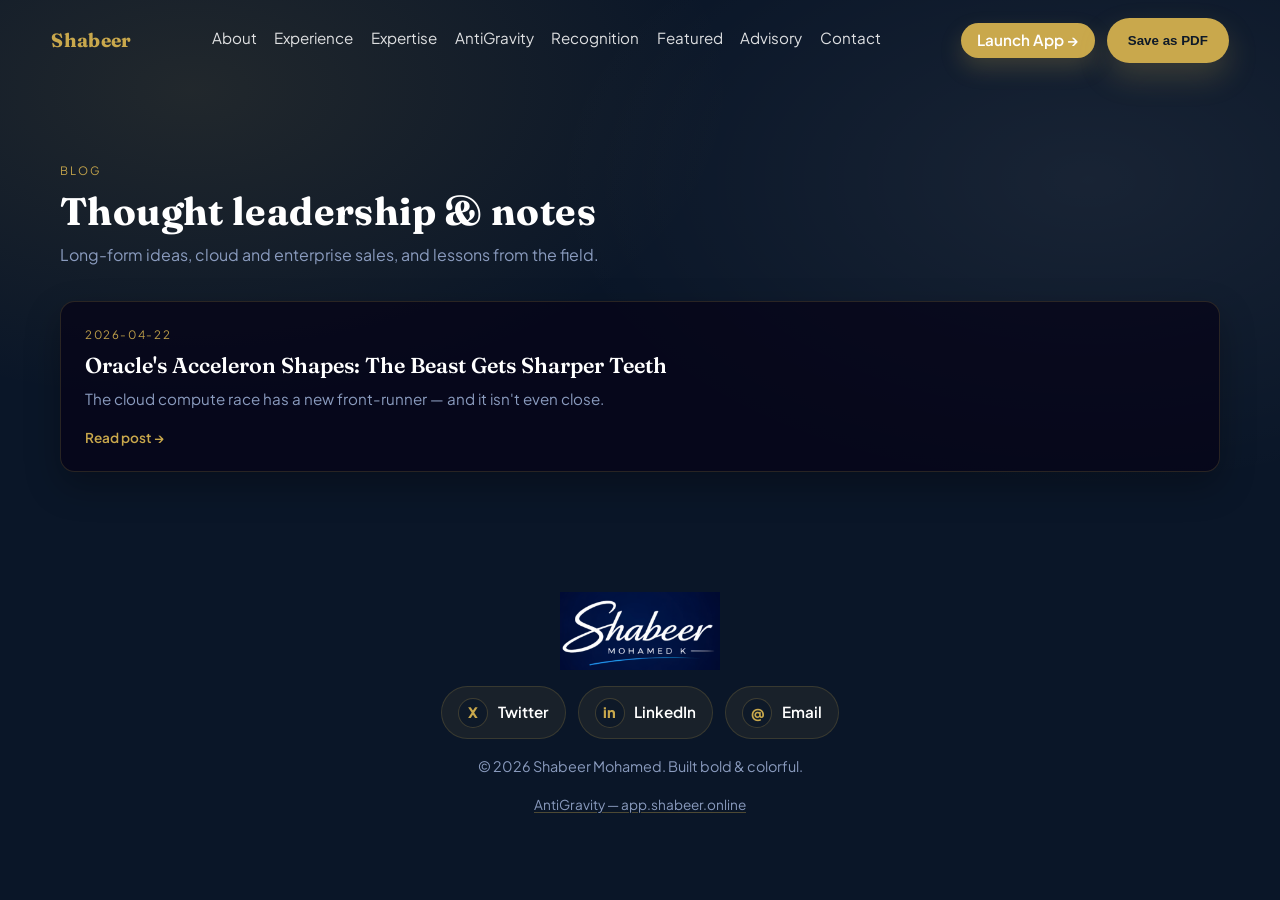
==== commit 376b4c85: "chore: hide Blog nav link until more posts are ready Made-with: Cursor" ====
--- a/blog/index.html
+++ b/blog/index.html
@@ -29,7 +29,7 @@
         <a href="/#recommendations">Recognition</a>
         <a href="/#featured">Featured</a>
         <a href="/#projects">Advisory</a>
-        <a href="/blog/">Blog</a>
+        <a class="nav-blog-hidden" href="/blog/">Blog</a>
         <a href="/#contact">Contact</a>
       </nav>
 
@@ -67,7 +67,7 @@
           <a href="/#recommendations">Recognition</a>
           <a href="/#featured">Featured</a>
           <a href="/#projects">Advisory</a>
-          <a href="/blog/">Blog</a>
+          <a class="nav-blog-hidden" href="/blog/">Blog</a>
           <a href="/#contact">Contact</a>
         </nav>
         <div class="drawer-cta">
--- a/styles.css
+++ b/styles.css
@@ -1062,6 +1062,11 @@
   text-decoration-color: var(--color-gold);
 }
 
+/* Blog nav link hidden until there are more posts — delete this block to show again */
+.nav-blog-hidden {
+  display: none !important;
+}
+
 /* Ensure nav links don't inherit visited color */
 .main-nav a:visited,
 .drawer-links a:visited {
@@ -1702,6 +1707,42 @@
 /* ----- Blog Studio (private) ----- */
 .studio-body .studio-main {
   padding-bottom: 4rem;
+}
+
+.studio-howto {
+  margin: 0 0 1.75rem;
+  padding: 1.1rem 1.25rem;
+  border-radius: calc(var(--radius) * 0.65);
+  border: 1px solid rgba(201, 168, 76, 0.35);
+  background: rgba(201, 168, 76, 0.08);
+}
+
+.studio-howto-title {
+  margin: 0 0 0.65rem;
+  font-weight: 700;
+  font-size: 0.95rem;
+  color: var(--text);
+}
+
+.studio-howto-list {
+  margin: 0;
+  padding-left: 1.2rem;
+  color: rgba(255, 255, 255, 0.88);
+  font-size: 0.88rem;
+  line-height: 1.55;
+}
+
+.studio-howto-list li {
+  margin-bottom: 0.4rem;
+}
+
+.studio-section-label {
+  margin: 2rem 0 0.65rem;
+  font-size: 0.72rem;
+  font-weight: 600;
+  letter-spacing: 0.14em;
+  text-transform: uppercase;
+  color: rgba(201, 168, 76, 0.95);
 }
 
 .studio-wrap .studio-card {
@@ -1981,7 +2022,7 @@
 }
 
 .studio-manual {
-  margin-top: 1.25rem;
+  margin-top: 2rem;
   padding: 1rem 1.1rem;
   border-radius: calc(var(--radius) * 0.55);
   border: 1px dashed rgba(201, 168, 76, 0.35);
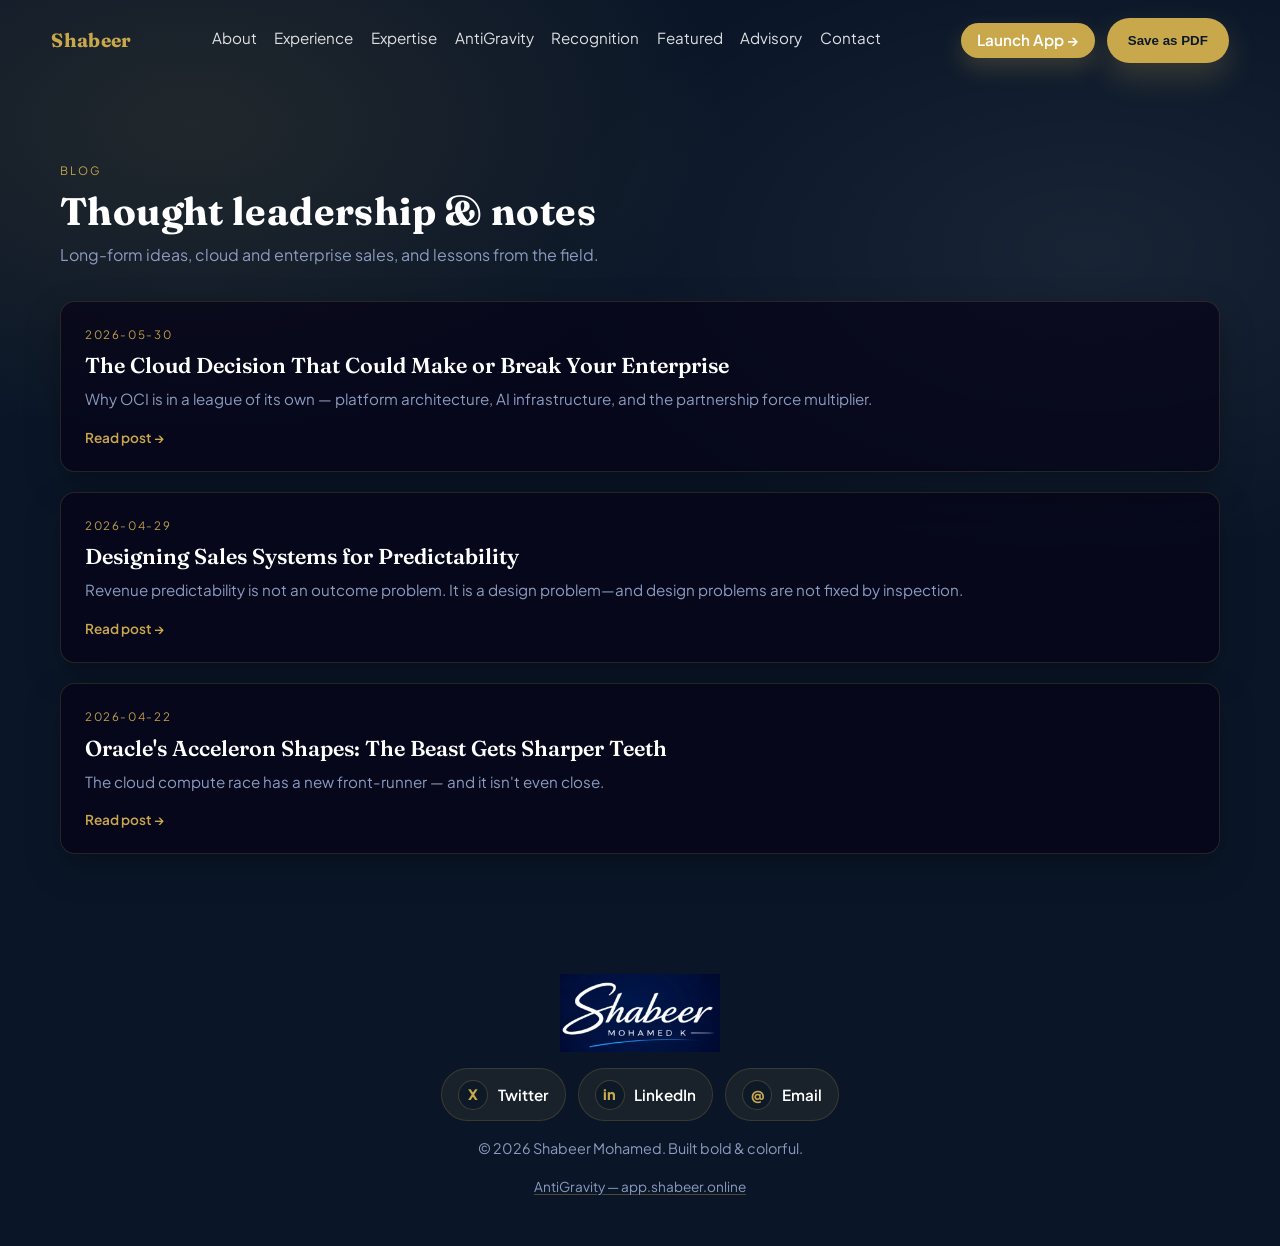
==== commit ff216aeb: "feat(blog): add OCI enterprise cloud decision feature page Co-authored-by: Cursor <cursoragent@curso" ====
--- a/blog/index.html
+++ b/blog/index.html
@@ -142,7 +142,7 @@
             .map(
               (p) => `
             <li class="blog-post-card">
-              <a class="blog-post-card-link" href="./post.html?slug=${encodeURIComponent(p.slug)}">
+              <a class="blog-post-card-link" href="${escapeHtml(p.url || `./post.html?slug=${encodeURIComponent(p.slug)}`)}">
                 <time class="blog-post-date" datetime="${p.date}">${p.date}</time>
                 <h3 class="blog-post-title">${escapeHtml(p.title)}</h3>
                 <p class="blog-post-excerpt">${escapeHtml(p.excerpt || "")}</p>
